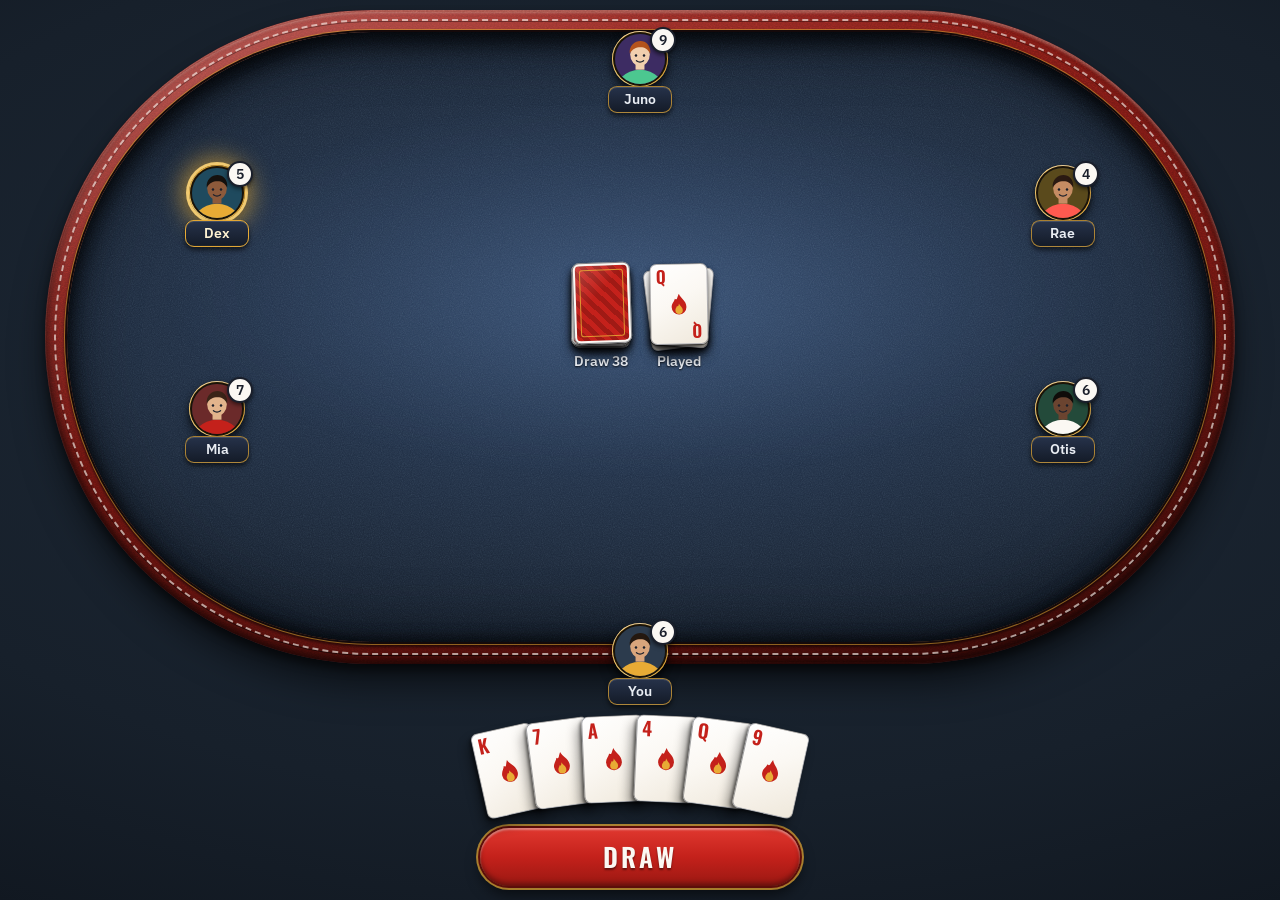
==== docs/preview/poker-table/index.html @ 613cd9ff "Add unlisted phone poker-table preview (noindex), source red-ass-table-design 2c080b5" ====
<!doctype html>
<html lang="en">
<head>
<meta charset="utf-8">
<meta name="viewport" content="width=device-width, initial-scale=1, viewport-fit=cover">
<meta name="robots" content="noindex, nofollow, noarchive">
<title>Red Ass - phone poker-style table (TEST)</title>
<link rel="preconnect" href="https://fonts.googleapis.com">
<link rel="preconnect" href="https://fonts.gstatic.com" crossorigin>
<link href="https://fonts.googleapis.com/css2?family=IBM+Plex+Sans:wght@400;500;600&family=Oswald:wght@500;600&display=swap" rel="stylesheet">
<style>
/* Red Ass brand palette (project/BRAND-KIT.md): table blue #17202B, glow #1E2A38, lamp #22324A,
   felt line #2C3B4D, cream #FBF8F3, ink #1A1F2B, burn red #C4211B, gold #E8AB35. No casino green. */
:root{
  --blue:#17202b; --glow:#1e2a38; --lamp:#22324a; --feltline:#2c3b4d;
  --cream:#fbf8f3; --ink:#1a1f2b; --red:#c4211b; --red-hover:#a01a15; --ember:#ff5a4f;
  --gold:#e8ab35; --text:#e9edf3; --smoke:#a3afc0;
  --font-display:'Oswald','Arial Narrow',Arial,sans-serif;
  --font-body:'IBM Plex Sans',system-ui,-apple-system,'Segoe UI',Roboto,Arial,sans-serif;
  /* Optional art hooks. Leave as none and the table is pure CSS/SVG. */
  --rail-art:none; --felt-art:none;
}
*{box-sizing:border-box;margin:0;padding:0}
html,body{height:100%}
body{
  font-family:var(--font-body); color:var(--text); overflow:hidden;
  background:radial-gradient(120% 90% at 50% 40%, #1e2a38 0%, #17202b 55%, #0c1118 100%);
  display:flex; flex-direction:column; height:100dvh;
  padding:env(safe-area-inset-top) 0 env(safe-area-inset-bottom);
  -webkit-tap-highlight-color:transparent;
}
.stage{position:relative; flex:1 1 auto; min-height:0; margin:0 0 0 0}

/* ---------- TABLE ---------- */
.table{position:absolute; left:3.5%; right:3.5%; top:1.5%; bottom:0;}
.rail,.felt,.stitch,.sheen{position:absolute; border-radius:999px}
.rail{
  inset:0;
  background:
    var(--rail-art),
    radial-gradient(140% 100% at 30% 10%, #9a2620 0%, #7a1a15 38%, #4a0e0b 100%);
  box-shadow:
    0 22px 38px -6px rgba(0,0,0,.65),
    0 6px 10px rgba(0,0,0,.5),
    inset 0 3px 3px rgba(255,200,190,.35),
    inset 0 -6px 10px rgba(0,0,0,.55),
    inset 8px 0 14px -6px rgba(0,0,0,.45),
    inset -8px 0 14px -6px rgba(0,0,0,.45);
  overflow:hidden;
}
.rail svg.grain{position:absolute; inset:0; width:100%; height:100%; opacity:.5; mix-blend-mode:overlay}
.sheen{ /* soft highlight along the top-left of the padded rail */
  inset:2px;
  background:linear-gradient(155deg, rgba(255,255,255,.30) 0%, rgba(255,255,255,.06) 24%, rgba(255,255,255,0) 40%),
             linear-gradient(335deg, rgba(0,0,0,.35) 0%, rgba(0,0,0,0) 35%);
  pointer-events:none;
}
.stitch{
  inset:9px;
  border:2px dashed rgba(251,248,243,.62);
  box-shadow:0 1px 0 rgba(0,0,0,.55), inset 0 1px 0 rgba(0,0,0,.35);
  pointer-events:none;
}
.felt{
  inset:22px;
  background:
    var(--felt-art),
    radial-gradient(75% 60% at 50% 46%, #2e4463 0%, #22324a 40%, #1a2535 78%, #131b27 100%);
  box-shadow:
    0 0 0 2px #14090a,
    0 0 0 3px rgba(232,171,53,.55),
    0 2px 3px 3px rgba(0,0,0,.6),
    inset 0 10px 22px 2px rgba(0,0,0,.75),
    inset 0 -4px 14px rgba(0,0,0,.5),
    inset 0 0 60px 8px rgba(0,0,0,.45);
  overflow:hidden;
}
.felt svg.grain{position:absolute; inset:0; width:100%; height:100%; opacity:.55; mix-blend-mode:soft-light}
.felt::after{ /* soft lamp light + vignette */
  content:""; position:absolute; inset:0; border-radius:inherit; pointer-events:none;
  background:radial-gradient(60% 45% at 50% 42%, rgba(120,160,220,.16), rgba(0,0,0,0) 70%),
             radial-gradient(100% 100% at 50% 50%, rgba(0,0,0,0) 55%, rgba(0,0,0,.5) 100%);
}

/* ---------- PILES ---------- */
.piles{position:absolute; left:50%; top:47%; transform:translate(-50%,-50%); display:flex; gap:20px; align-items:flex-start; z-index:2}
.pile{display:flex; flex-direction:column; align-items:center; gap:6px}
.pile .stack{position:relative; width:58px; height:81px}
.pile .lbl{font:600 14px/1 var(--font-body); color:var(--text); text-shadow:0 1px 2px rgba(0,0,0,.8); letter-spacing:.01em; white-space:nowrap}
.card{
  position:absolute; width:58px; height:81px; border-radius:7px;
  box-shadow:0 1px 1px rgba(0,0,0,.5), 0 4px 6px rgba(0,0,0,.45), 0 10px 14px -4px rgba(0,0,0,.5);
}
.card.back{
  background:
    linear-gradient(135deg, rgba(255,255,255,.18), rgba(255,255,255,0) 40%),
    repeating-linear-gradient(45deg, #c4211b 0 5px, #a01a15 5px 10px);
  border:3px solid var(--cream);
  outline:1px solid rgba(26,31,43,.55); outline-offset:-1px;
}
.card.back::after{content:""; position:absolute; inset:4px; border:1.5px solid rgba(232,171,53,.85); border-radius:3px}
.card.face{
  background:linear-gradient(150deg,#ffffff 0%, var(--cream) 45%, #efe8db 100%);
  border:1px solid rgba(26,31,43,.35); color:#161a22;
}
.card .rk{position:absolute; left:5px; top:3px; font:600 17px/1 var(--font-display); color:var(--red)}
.card .rk.b{left:auto; right:5px; top:auto; bottom:3px; transform:rotate(180deg)}
.card .fl{position:absolute; left:50%; top:50%; width:44%; transform:translate(-50%,-50%)}
.card.ink .rk{color:#161a22}

/* ---------- SEATS ---------- */
.seat{position:absolute; width:88px; transform:translate(-50%,-50%); display:flex; flex-direction:column; align-items:center; z-index:4}
.badge{
  position:relative; width:56px; height:56px; border-radius:50%;
  background:conic-gradient(from 210deg,#f5d27a,#e8ab35 30%,#9b6a10 55%,#e8ab35 75%,#f5d27a);
  padding:3px;
  box-shadow:0 3px 6px rgba(0,0,0,.6), 0 8px 14px -2px rgba(0,0,0,.5), inset 0 1px 1px rgba(255,255,255,.6);
}
.badge .pic{width:100%; height:100%; border-radius:50%; overflow:hidden; box-shadow:inset 0 3px 6px rgba(0,0,0,.6), 0 0 0 2px #1a1308; background:var(--glow)}
.badge .pic svg{display:block; width:100%; height:100%}
.cnt{
  position:absolute; right:-8px; top:-4px; min-width:26px; height:26px; padding:0 5px;
  display:grid; place-items:center; border-radius:13px;
  background:var(--cream); color:var(--ink); border:2px solid var(--ink);
  font:600 14px/1 var(--font-body); box-shadow:0 2px 4px rgba(0,0,0,.55);
}
.plate{
  position:relative; margin-top:-1px; padding:4px 10px 5px; min-width:64px; max-width:88px; text-align:center;
  font:600 14px/1.15 var(--font-body); color:var(--text); white-space:nowrap; overflow:hidden; text-overflow:ellipsis;
  background:linear-gradient(#26324a,#141b28); border-radius:9px;
  border:1px solid rgba(232,171,53,.7);
  box-shadow:0 3px 5px rgba(0,0,0,.6), inset 0 1px 0 rgba(255,255,255,.14);
}
.seat.turn .badge{box-shadow:0 0 0 3px rgba(255,214,120,.9), 0 0 22px 8px rgba(232,171,53,.6), 0 3px 6px rgba(0,0,0,.6); animation:glow 2.4s ease-in-out infinite}
.seat.turn .plate{border-color:var(--gold); color:#fff3d2}
@keyframes glow{50%{box-shadow:0 0 0 3px rgba(255,214,120,.65), 0 0 30px 12px rgba(232,171,53,.35), 0 3px 6px rgba(0,0,0,.6)}}
@media (prefers-reduced-motion:reduce){.seat.turn .badge{animation:none}}

/* seat slots (centres, % of table area) */
.slot-T {left:50%; top:9.5%}
.slot-LU{left:14.5%; top:30%}  .slot-RU{left:85.5%; top:30%}
.slot-LM{left:13%; top:45%}    .slot-RM{left:87%; top:45%}
.slot-LL{left:14.5%; top:63%}  .slot-RL{left:85.5%; top:63%}
.slot-ME{left:50%; top:100%}

/* ---------- DOCK: hand + draw ---------- */
.dock{position:relative; flex:0 0 auto; padding:46px 0 14px; display:flex; flex-direction:column; align-items:center; gap:8px; z-index:5}
.hand{position:relative; width:100%; height:104px; margin-bottom:6px}
.hand button.card{
  all:unset; box-sizing:border-box; position:absolute; bottom:12px; left:50%;
  width:62px; height:87px; border-radius:7px; cursor:pointer;
  background:linear-gradient(150deg,#ffffff 0%, var(--cream) 45%, #efe8db 100%);
  border:1px solid rgba(26,31,43,.4);
  box-shadow:-2px 2px 3px rgba(0,0,0,.45), -4px 8px 12px rgba(0,0,0,.45);
  transform-origin:50% 160%;
  transition:transform .15s;
}
.hand button.card:focus-visible{outline:3px solid var(--gold); outline-offset:2px}
.hand button.card .rk{font-size:19px}
.hand button.card:active{transform:var(--t) translateY(-8px)}
.draw{
  appearance:none; border:0; cursor:pointer; width:min(82%,320px); height:58px; border-radius:30px;
  font:600 26px/1 var(--font-display); letter-spacing:.12em; text-transform:uppercase; color:var(--cream);
  background:linear-gradient(#e0382f 0%, var(--red) 50%, #9a1812 100%);
  box-shadow:0 0 0 2px #5c0d0a, 0 0 0 4px rgba(232,171,53,.7), 0 8px 14px rgba(0,0,0,.6), inset 0 2px 2px rgba(255,255,255,.4), inset 0 -3px 5px rgba(0,0,0,.35);
  text-shadow:0 2px 2px rgba(0,0,0,.45);
}
.draw:active{transform:translateY(2px); background:linear-gradient(#c4211b,var(--red-hover))}
.draw:focus-visible{outline:3px solid var(--text); outline-offset:3px}

.testtag{position:absolute; left:8px; top:4px; font:500 14px/1 var(--font-body); color:var(--smoke); z-index:9; pointer-events:none}
</style>
</head>
<body>
<div class="stage" id="stage">
  <div class="table" id="table">
    <div class="rail">
      <svg class="grain" aria-hidden="true"><filter id="leather"><feTurbulence type="fractalNoise" baseFrequency="0.55 0.8" numOctaves="3" seed="4"/><feColorMatrix type="saturate" values="0"/></filter><rect width="100%" height="100%" filter="url(#leather)"/></svg>
    </div>
    <div class="sheen"></div>
    <div class="stitch"></div>
    <div class="felt">
      <svg class="grain" aria-hidden="true"><filter id="wool"><feTurbulence type="fractalNoise" baseFrequency="0.9" numOctaves="2" seed="9"/><feColorMatrix type="saturate" values="0"/></filter><rect width="100%" height="100%" filter="url(#wool)"/></svg>
    </div>
    <div class="piles" id="piles"></div>
    <div id="seats"></div>
  </div>
</div>
<div class="dock">
  <div class="hand" id="hand"></div>
  <button class="draw" id="draw" type="button">Draw</button>
</div>

<script>
/* ===== Fake sample data only. No real player data. ===== */
var params = new URLSearchParams(location.search);
var PLAYERS = Math.max(2, Math.min(6, parseInt(params.get('players') || '6', 10) || 6)); /* 2 to 6, including you */
var TURN = parseInt(params.get('turn') || '1', 10);          /* which opponent (0-based) has the turn */
var OPPONENTS = [
  {name:'Mia',  n:7, skin:'#e2b48c', hair:'#3a2418', bg:'#6b2a2a', top:'#c4211b'},
  {name:'Dex',  n:5, skin:'#8d5a3b', hair:'#15110e', bg:'#1f4a5e', top:'#e8ab35'},
  {name:'Juno', n:9, skin:'#f1cfae', hair:'#b4531c', bg:'#3d2c63', top:'#4cc790'},
  {name:'Rae',  n:4, skin:'#c58c63', hair:'#2a1a12', bg:'#5a4a1c', top:'#ff5a4f'},
  {name:'Otis', n:6, skin:'#6b4430', hair:'#0f0c0a', bg:'#234a3a', top:'#fbf8f3'}
];
var SLOTS = {1:['T'], 2:['LU','RU'], 3:['LM','T','RM'], 4:['LL','LU','RU','RL'], 5:['LL','LU','T','RU','RL']};
var HAND = ['K','7','A','4','Q','9'];

function avatar(o){
  return '<svg viewBox="0 0 56 56" aria-hidden="true"><rect width="56" height="56" fill="'+o.bg+'"/>'
   +'<circle cx="28" cy="70" r="30" fill="'+o.top+'"/>'
   +'<rect x="23" y="30" width="10" height="10" fill="'+o.skin+'"/>'
   +'<ellipse cx="28" cy="23" rx="11" ry="12.5" fill="'+o.skin+'"/>'
   +'<path d="M16.5 22c-1-9 6-14 12-14s12 5 11 14c-3-5-6-7-11-7s-9 2-12 7z" fill="'+o.hair+'"/>'
   +'<circle cx="23.5" cy="24" r="1.4" fill="#1a1f2b"/><circle cx="32.5" cy="24" r="1.4" fill="#1a1f2b"/>'
   +'<path d="M24 30q4 3 8 0" stroke="#1a1f2b" stroke-width="1.4" fill="none" stroke-linecap="round"/></svg>';
}
var FLAME='<svg class="fl" viewBox="0 0 24 24" aria-hidden="true"><path d="M12 1.5c1.5 4.6 7.2 6.6 7.2 13a7.2 7.2 0 0 1-14.4 0c0-3.6 2.4-5 3.2-8.2 1.4 1.2 2 .6 2.5-1.2.5-1.2.9-2.4 1.5-3.6z" fill="#c4211b"/><path d="M12 11c.9 2.6 3.6 3.6 3.6 6.6a3.6 3.6 0 0 1-7.2 0c0-1.8 1.2-2.6 1.6-4.2.7.7 1.4.3 1.6-.8z" fill="#e8ab35"/></svg>';

function seat(o, slot, turn, you){
  return '<div class="seat slot-'+slot+(turn?' turn':'')+'" data-seat="'+o.name+'">'
   +'<div class="badge"><div class="pic">'+avatar(o)+'</div><span class="cnt" aria-label="'+o.n+' cards">'+o.n+'</span></div>'
   +'<div class="plate">'+o.name+'</div></div>';
}
(function build(){
  var others = PLAYERS-1, slots = SLOTS[others], html='';
  for (var i=0;i<others;i++){ html += seat(OPPONENTS[i], slots[i], i===(TURN % others)); }
  html += seat({name:'You', n:HAND.length, skin:'#d9a57c', hair:'#241810', bg:'#2c3b4d', top:'#e8ab35'}, 'ME', false, true);
  document.getElementById('seats').innerHTML = html;

  document.getElementById('piles').innerHTML =
    '<div class="pile"><div class="stack" role="img" aria-label="Draw pile, 38 cards">'
     +'<div class="card back" style="left:0;top:0"></div><div class="card back" style="left:-1px;top:-2px"></div><div class="card back" style="left:1px;top:-4px;transform:rotate(-2deg)"></div></div><div class="lbl">Draw 38</div></div>'
    +'<div class="pile"><div class="stack" role="img" aria-label="Played pile, top card queen">'
     +'<div class="card face" style="left:-3px;top:1px;transform:rotate(-7deg)"><span class="rk">9</span></div>'
     +'<div class="card face" style="left:3px;top:-1px;transform:rotate(5deg)"><span class="rk">4</span></div>'
     +'<div class="card face" style="left:0;top:-3px;transform:rotate(-1deg)"><span class="rk">Q</span><span class="rk b">Q</span>'+FLAME+'</div></div><div class="lbl">Played</div></div>';

  var h = document.getElementById('hand'), n = HAND.length, out='', mid=(n-1)/2;
  var step = Math.min(44, (window.innerWidth - 96) / (n-1)); /* keep the whole fan on screen */
  for (var j=0;j<n;j++){
    var d=j-mid, rot=d*5, lift=Math.abs(d)*Math.abs(d)*1.6;
    var t='translateX(calc(-50% + '+(d*step)+'px)) translateY('+lift+'px) rotate('+rot+'deg)';
    out += '<button type="button" class="card" aria-label="Card '+HAND[j]+'" style="--t:'+t+';transform:'+t+';z-index:'+(j+1)+'">'
         + '<span class="rk">'+HAND[j]+'</span>'+FLAME+'</button>';
  }
  h.innerHTML = out;
})();
</script>
</body>
</html>
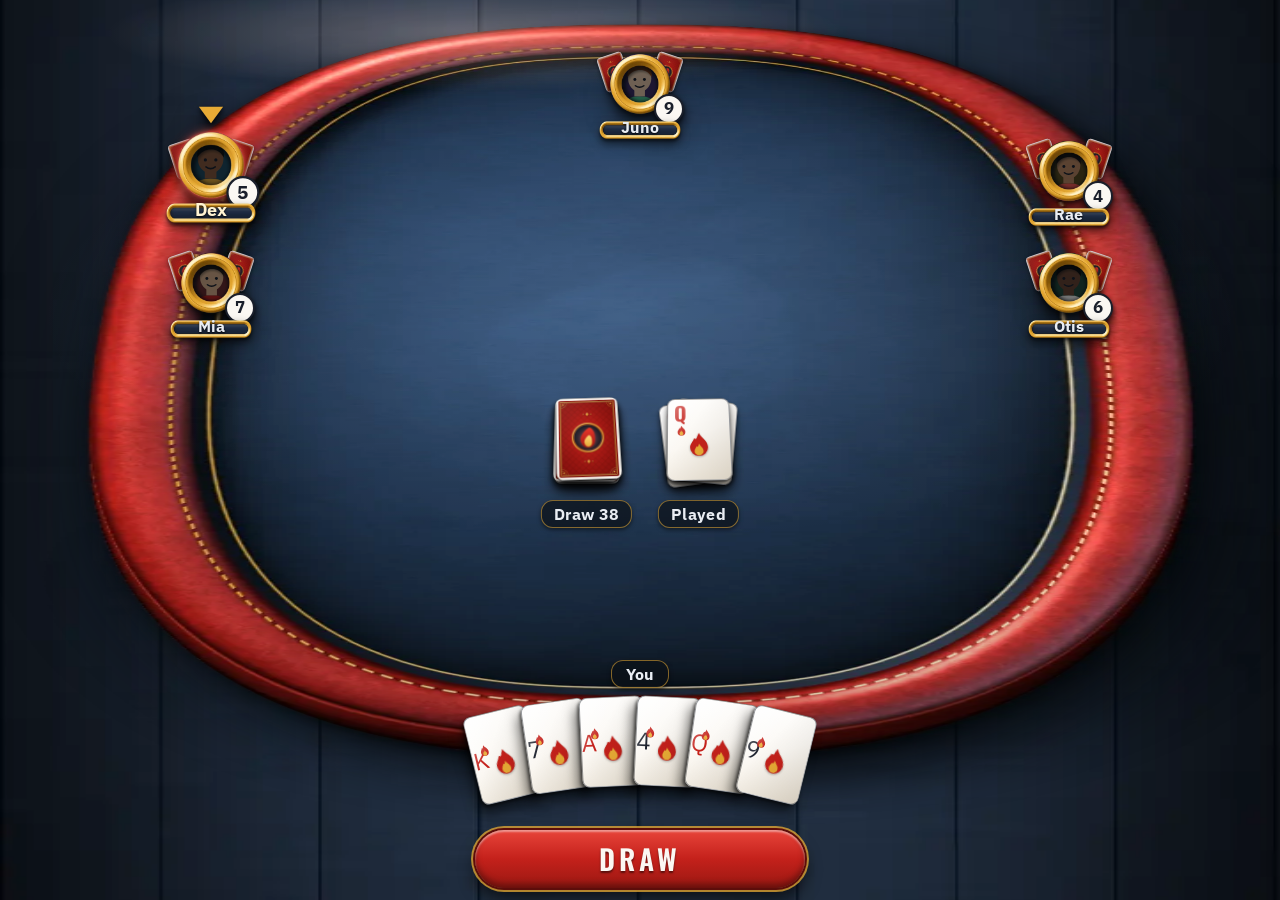
==== commit 39bfc3e5: "Preview: 3D phone poker table (unlisted, noindex)" ====
--- a/docs/preview/poker-table/index.html
+++ b/docs/preview/poker-table/index.html
@@ -1,201 +1,197 @@
 <!doctype html>
 <html lang="en">
 <head>
+<meta name="robots" content="noindex,nofollow">
 <meta charset="utf-8">
 <meta name="viewport" content="width=device-width, initial-scale=1, viewport-fit=cover">
-<meta name="robots" content="noindex, nofollow, noarchive">
-<title>Red Ass - phone poker-style table (TEST)</title>
+<title>Red Ass - phone poker-style table, 3D (TEST)</title>
+<link rel="icon" href="data:,">
 <link rel="preconnect" href="https://fonts.googleapis.com">
 <link rel="preconnect" href="https://fonts.gstatic.com" crossorigin>
-<link href="https://fonts.googleapis.com/css2?family=IBM+Plex+Sans:wght@400;500;600&family=Oswald:wght@500;600&display=swap" rel="stylesheet">
+<link href="https://fonts.googleapis.com/css2?family=IBM+Plex+Sans:wght@400;500;600;700&family=Oswald:wght@500;600&display=swap" rel="stylesheet">
 <style>
 /* Red Ass brand palette (project/BRAND-KIT.md): table blue #17202B, glow #1E2A38, lamp #22324A,
-   felt line #2C3B4D, cream #FBF8F3, ink #1A1F2B, burn red #C4211B, gold #E8AB35. No casino green. */
+   cream #FBF8F3, ink #1A1F2B, burn red #C4211B, gold #E8AB35, ember #FF5A4F, text #E9EDF3, muted #A3AFC0.
+   Art (Social, branch social/table-3d-art): every .webp is loaded by RELATIVE path, so keep the files
+   beside this page. If one is missing the page still works with plain CSS fallbacks. */
 :root{
-  --blue:#17202b; --glow:#1e2a38; --lamp:#22324a; --feltline:#2c3b4d;
+  --blue:#17202b; --glow:#1e2a38; --lamp:#22324a;
   --cream:#fbf8f3; --ink:#1a1f2b; --red:#c4211b; --red-hover:#a01a15; --ember:#ff5a4f;
   --gold:#e8ab35; --text:#e9edf3; --smoke:#a3afc0;
   --font-display:'Oswald','Arial Narrow',Arial,sans-serif;
   --font-body:'IBM Plex Sans',system-ui,-apple-system,'Segoe UI',Roboto,Arial,sans-serif;
-  /* Optional art hooks. Leave as none and the table is pure CSS/SVG. */
-  --rail-art:none; --felt-art:none;
+  --draw-zone:104px;            /* space under the felt for the DRAW button */
+  --cw:64px; --ch:90px;         /* hand card size (5:7) */
 }
 *{box-sizing:border-box;margin:0;padding:0}
-html,body{height:100%}
+html,body{height:100%; overflow:hidden; max-width:100%}
 body{
-  font-family:var(--font-body); color:var(--text); overflow:hidden;
-  background:radial-gradient(120% 90% at 50% 40%, #1e2a38 0%, #17202b 55%, #0c1118 100%);
-  display:flex; flex-direction:column; height:100dvh;
+  font-family:var(--font-body); color:var(--text); overflow:hidden; height:100dvh;
+  background:#0c1118 url(soc-room-backdrop.webp) center/cover no-repeat;
+  display:flex; flex-direction:column;
   padding:env(safe-area-inset-top) 0 env(safe-area-inset-bottom);
-  -webkit-tap-highlight-color:transparent;
-}
-.stage{position:relative; flex:1 1 auto; min-height:0; margin:0 0 0 0}
-
-/* ---------- TABLE ---------- */
-.table{position:absolute; left:3.5%; right:3.5%; top:1.5%; bottom:0;}
-.rail,.felt,.stitch,.sheen{position:absolute; border-radius:999px}
-.rail{
-  inset:0;
+  -webkit-tap-highlight-color:transparent; user-select:none; -webkit-user-select:none;
+}
+.stage{position:relative; flex:1 1 auto; min-height:0; overflow-x:clip; overflow-y:visible}
+
+/* ---------- TABLE (Social's art, stretched to the stage) ---------- */
+.tbl{
+  position:absolute; left:-4%; right:-4%; top:-6%; bottom:-8%;
+  background:url(soc-table-top.webp) center/100% 100% no-repeat;
+}
+/* rail lighting: a warm lamp glint on the upper rail and a cool wash on the felt */
+.tbl::before{
+  content:""; position:absolute; inset:0; pointer-events:none; mix-blend-mode:screen;
   background:
-    var(--rail-art),
-    radial-gradient(140% 100% at 30% 10%, #9a2620 0%, #7a1a15 38%, #4a0e0b 100%);
-  box-shadow:
-    0 22px 38px -6px rgba(0,0,0,.65),
-    0 6px 10px rgba(0,0,0,.5),
-    inset 0 3px 3px rgba(255,200,190,.35),
-    inset 0 -6px 10px rgba(0,0,0,.55),
-    inset 8px 0 14px -6px rgba(0,0,0,.45),
-    inset -8px 0 14px -6px rgba(0,0,0,.45);
-  overflow:hidden;
-}
-.rail svg.grain{position:absolute; inset:0; width:100%; height:100%; opacity:.5; mix-blend-mode:overlay}
-.sheen{ /* soft highlight along the top-left of the padded rail */
-  inset:2px;
-  background:linear-gradient(155deg, rgba(255,255,255,.30) 0%, rgba(255,255,255,.06) 24%, rgba(255,255,255,0) 40%),
-             linear-gradient(335deg, rgba(0,0,0,.35) 0%, rgba(0,0,0,0) 35%);
-  pointer-events:none;
-}
-.stitch{
-  inset:9px;
-  border:2px dashed rgba(251,248,243,.62);
-  box-shadow:0 1px 0 rgba(0,0,0,.55), inset 0 1px 0 rgba(0,0,0,.35);
-  pointer-events:none;
-}
-.felt{
-  inset:22px;
-  background:
-    var(--felt-art),
-    radial-gradient(75% 60% at 50% 46%, #2e4463 0%, #22324a 40%, #1a2535 78%, #131b27 100%);
-  box-shadow:
-    0 0 0 2px #14090a,
-    0 0 0 3px rgba(232,171,53,.55),
-    0 2px 3px 3px rgba(0,0,0,.6),
-    inset 0 10px 22px 2px rgba(0,0,0,.75),
-    inset 0 -4px 14px rgba(0,0,0,.5),
-    inset 0 0 60px 8px rgba(0,0,0,.45);
-  overflow:hidden;
-}
-.felt svg.grain{position:absolute; inset:0; width:100%; height:100%; opacity:.55; mix-blend-mode:soft-light}
-.felt::after{ /* soft lamp light + vignette */
-  content:""; position:absolute; inset:0; border-radius:inherit; pointer-events:none;
-  background:radial-gradient(60% 45% at 50% 42%, rgba(120,160,220,.16), rgba(0,0,0,0) 70%),
-             radial-gradient(100% 100% at 50% 50%, rgba(0,0,0,0) 55%, rgba(0,0,0,.5) 100%);
-}
-
-/* ---------- PILES ---------- */
-.piles{position:absolute; left:50%; top:47%; transform:translate(-50%,-50%); display:flex; gap:20px; align-items:flex-start; z-index:2}
-.pile{display:flex; flex-direction:column; align-items:center; gap:6px}
-.pile .stack{position:relative; width:58px; height:81px}
-.pile .lbl{font:600 14px/1 var(--font-body); color:var(--text); text-shadow:0 1px 2px rgba(0,0,0,.8); letter-spacing:.01em; white-space:nowrap}
+    radial-gradient(38% 9% at 38% 9%, rgba(255,214,190,.30), rgba(255,214,190,0) 70%),
+    radial-gradient(60% 34% at 50% 40%, rgba(130,170,230,.20), rgba(130,170,230,0) 72%);
+}
+.tbl::after{ /* soft darkening toward the near rail so the lower felt reads as nearer and shaded */
+  content:""; position:absolute; inset:0; pointer-events:none;
+  background:linear-gradient(180deg, rgba(0,0,0,0) 62%, rgba(0,0,0,.28) 100%);
+  -webkit-mask:url(soc-table-top.webp) center/100% 100% no-repeat; mask:url(soc-table-top.webp) center/100% 100% no-repeat;
+}
+
+/* ---------- PILES on a tilted plane ---------- */
+.piles{position:absolute; left:50%; top:58%; transform:translate(-50%,-50%); z-index:3; display:flex; gap:26px; align-items:flex-start}
+.pile{display:flex; flex-direction:column; align-items:center; gap:14px}
+.plane{perspective:520px}
+.stack{position:relative; width:64px; height:90px; transform:rotateX(24deg); transform-style:preserve-3d}
+.stack::before{ /* contact shadow on the felt */
+  content:""; position:absolute; left:-6px; right:-10px; top:10px; bottom:-12px; border-radius:50%/40%;
+  background:radial-gradient(closest-side, rgba(0,0,0,.6), rgba(0,0,0,0)); filter:blur(3px); transform:translateZ(-1px);
+}
 .card{
-  position:absolute; width:58px; height:81px; border-radius:7px;
-  box-shadow:0 1px 1px rgba(0,0,0,.5), 0 4px 6px rgba(0,0,0,.45), 0 10px 14px -4px rgba(0,0,0,.5);
-}
-.card.back{
-  background:
-    linear-gradient(135deg, rgba(255,255,255,.18), rgba(255,255,255,0) 40%),
-    repeating-linear-gradient(45deg, #c4211b 0 5px, #a01a15 5px 10px);
-  border:3px solid var(--cream);
-  outline:1px solid rgba(26,31,43,.55); outline-offset:-1px;
-}
-.card.back::after{content:""; position:absolute; inset:4px; border:1.5px solid rgba(232,171,53,.85); border-radius:3px}
-.card.face{
-  background:linear-gradient(150deg,#ffffff 0%, var(--cream) 45%, #efe8db 100%);
-  border:1px solid rgba(26,31,43,.35); color:#161a22;
-}
-.card .rk{position:absolute; left:5px; top:3px; font:600 17px/1 var(--font-display); color:var(--red)}
-.card .rk.b{left:auto; right:5px; top:auto; bottom:3px; transform:rotate(180deg)}
-.card .fl{position:absolute; left:50%; top:50%; width:44%; transform:translate(-50%,-50%)}
-.card.ink .rk{color:#161a22}
+  position:absolute; width:64px; height:90px; border-radius:8px;
+  box-shadow:0 1px 1px rgba(0,0,0,.55), 0 3px 5px rgba(0,0,0,.45), 0 9px 14px -3px rgba(0,0,0,.55);
+}
+.card.back{background:url(soc-card-back.webp) center/100% 100% no-repeat; box-shadow:0 1px 1px rgba(0,0,0,.6), 0 4px 6px rgba(0,0,0,.45), 0 10px 14px -3px rgba(0,0,0,.55)}
+.face{
+  background:linear-gradient(150deg,#ffffff 0%, var(--cream) 48%, #ece3d3 100%);
+  border:1px solid rgba(26,31,43,.45); color:var(--ink);
+}
+.face::after{content:""; position:absolute; inset:0; border-radius:inherit; pointer-events:none;
+  background:linear-gradient(120deg, rgba(255,255,255,.55) 0%, rgba(255,255,255,0) 35%, rgba(0,0,0,.08) 100%)}
+.face .rk{position:absolute; left:6px; top:4px; font:600 22px/1 var(--font-display); color:var(--red); text-shadow:none}
+.face.ink .rk{color:var(--ink)}
+.card .mf{position:absolute; left:7px; top:29px; width:13px; height:13px; opacity:.95}
+.card .fl{position:absolute; left:50%; top:58%; width:48%; height:auto; transform:translate(-50%,-50%); filter:drop-shadow(0 1px 1px rgba(0,0,0,.3))}
+.lbl{
+  font:700 16px/1 var(--font-body); color:var(--text); letter-spacing:.02em; white-space:nowrap;
+  padding:5px 12px; border-radius:12px; background:rgba(12,17,24,.72);
+  border:1px solid rgba(232,171,53,.55); box-shadow:0 2px 4px rgba(0,0,0,.5);
+}
 
 /* ---------- SEATS ---------- */
-.seat{position:absolute; width:88px; transform:translate(-50%,-50%); display:flex; flex-direction:column; align-items:center; z-index:4}
-.badge{
-  position:relative; width:56px; height:56px; border-radius:50%;
-  background:conic-gradient(from 210deg,#f5d27a,#e8ab35 30%,#9b6a10 55%,#e8ab35 75%,#f5d27a);
-  padding:3px;
-  box-shadow:0 3px 6px rgba(0,0,0,.6), 0 8px 14px -2px rgba(0,0,0,.5), inset 0 1px 1px rgba(255,255,255,.6);
-}
-.badge .pic{width:100%; height:100%; border-radius:50%; overflow:hidden; box-shadow:inset 0 3px 6px rgba(0,0,0,.6), 0 0 0 2px #1a1308; background:var(--glow)}
+.seat{position:absolute; width:96px; transform:translate(-50%,-50%); display:flex; flex-direction:column; align-items:center; z-index:4}
+.fan{position:absolute; top:6px; left:50%; width:0; height:0}
+.fan i{position:absolute; width:26px; height:36px; background:url(soc-card-back.webp) center/100% 100% no-repeat; border-radius:4px;
+  box-shadow:0 2px 4px rgba(0,0,0,.6); left:-13px; top:0}
+.fan i:nth-child(1){transform:translate(-26px,2px) rotate(-18deg)}
+.fan i:nth-child(2){transform:translate(26px,2px) rotate(18deg)}
+.badge{position:relative; width:76px; height:76px; transition:transform .25s ease, filter .25s;
+  filter:drop-shadow(0 6px 5px rgba(0,0,0,.55)) drop-shadow(0 12px 12px rgba(0,0,0,.35))}
+.badge .pic{position:absolute; inset:11%; border-radius:50%; overflow:hidden; background:var(--glow); box-shadow:inset 0 4px 8px rgba(0,0,0,.65)}
 .badge .pic svg{display:block; width:100%; height:100%}
+.badge .frame{position:absolute; inset:0; width:100%; height:100%; background:url(soc-seat-frame.webp) center/100% 100% no-repeat}
 .cnt{
-  position:absolute; right:-8px; top:-4px; min-width:26px; height:26px; padding:0 5px;
-  display:grid; place-items:center; border-radius:13px;
+  position:absolute; right:-6px; bottom:-2px; min-width:30px; height:30px; padding:0 6px; z-index:2;
+  display:grid; place-items:center; border-radius:15px;
   background:var(--cream); color:var(--ink); border:2px solid var(--ink);
-  font:600 14px/1 var(--font-body); box-shadow:0 2px 4px rgba(0,0,0,.55);
+  font:700 17px/1 var(--font-body); box-shadow:0 2px 4px rgba(0,0,0,.6);
 }
 .plate{
-  position:relative; margin-top:-1px; padding:4px 10px 5px; min-width:64px; max-width:88px; text-align:center;
-  font:600 14px/1.15 var(--font-body); color:var(--text); white-space:nowrap; overflow:hidden; text-overflow:ellipsis;
-  background:linear-gradient(#26324a,#141b28); border-radius:9px;
-  border:1px solid rgba(232,171,53,.7);
-  box-shadow:0 3px 5px rgba(0,0,0,.6), inset 0 1px 0 rgba(255,255,255,.14);
-}
-.seat.turn .badge{box-shadow:0 0 0 3px rgba(255,214,120,.9), 0 0 22px 8px rgba(232,171,53,.6), 0 3px 6px rgba(0,0,0,.6); animation:glow 2.4s ease-in-out infinite}
-.seat.turn .plate{border-color:var(--gold); color:#fff3d2}
-@keyframes glow{50%{box-shadow:0 0 0 3px rgba(255,214,120,.65), 0 0 30px 12px rgba(232,171,53,.35), 0 3px 6px rgba(0,0,0,.6)}}
-@media (prefers-reduced-motion:reduce){.seat.turn .badge{animation:none}}
-
-/* seat slots (centres, % of table area) */
-.slot-T {left:50%; top:9.5%}
-.slot-LU{left:14.5%; top:30%}  .slot-RU{left:85.5%; top:30%}
-.slot-LM{left:13%; top:45%}    .slot-RM{left:87%; top:45%}
-.slot-LL{left:14.5%; top:63%}  .slot-RL{left:85.5%; top:63%}
-.slot-ME{left:50%; top:100%}
-
-/* ---------- DOCK: hand + draw ---------- */
-.dock{position:relative; flex:0 0 auto; padding:46px 0 14px; display:flex; flex-direction:column; align-items:center; gap:8px; z-index:5}
-.hand{position:relative; width:100%; height:104px; margin-bottom:6px}
+  position:relative; margin-top:-8px; width:96px; height:32px; padding-bottom:6px; display:grid; place-items:center; z-index:1;
+  background:url(soc-seat-nameplate.webp) center/100% 100% no-repeat;
+  font:700 16px/1 var(--font-body); color:var(--text); white-space:nowrap;
+  text-shadow:0 1px 2px rgba(0,0,0,.9);
+  filter:drop-shadow(0 4px 4px rgba(0,0,0,.55));
+  transition:transform .25s ease;
+}
+/* whose turn: ember-glow frame, lifted + larger plate, and a pointer shape (not colour alone) */
+.mark{display:none; position:absolute; top:-15px; left:50%; width:0; height:0; margin-left:-11px; z-index:3;
+  border-left:11px solid transparent; border-right:11px solid transparent; border-top:15px solid var(--gold);
+  filter:drop-shadow(0 0 0 var(--ink)) drop-shadow(0 2px 2px rgba(0,0,0,.7)); animation:bob 1.6s ease-in-out infinite}
+.seat.turn .mark{display:block}
+.seat.turn .badge{transform:translateY(-6px) scale(1.1)}
+.seat.turn .badge .frame{background-image:url(soc-seat-frame-active.webp)}
+.seat.turn .plate{transform:translateY(-4px) scale(1.1); color:#fff3d2}
+@keyframes bob{50%{transform:translateY(4px)}}
+@media (prefers-reduced-motion:reduce){.mark{animation:none}}
+.vh{position:absolute; width:1px; height:1px; overflow:hidden; clip:rect(0 0 0 0); white-space:nowrap}
+
+/* piles sit lower with many seats, nearer the middle with few */
+.n4 .piles{top:52%}
+.n3 .piles{top:50%}
+.n2 .piles{top:50%}
+@media (max-height:800px){
+  .seat{transform:translate(-50%,-50%) scale(.86)}
+  .slot-LU,.slot-RU{top:21%}
+  .slot-LL,.slot-RL{top:37%}
+  .piles{top:60%}
+  .n4 .piles{top:54%}.n3 .piles{top:52%}.n2 .piles{top:50%}
+}
+/* seat slots (centres, % of stage) */
+.slot-T {left:50%; top:12%}
+.slot-LU{left:16.5%; top:23%}  .slot-RU{left:83.5%; top:23%}
+.slot-LL{left:16.5%; top:37%}  .slot-RL{left:83.5%; top:37%}
+
+/* ---------- HAND (over the lower felt) ---------- */
+.hand{position:absolute; left:0; right:0; bottom:10px; height:calc(var(--ch) + 40px); z-index:5; perspective:700px; pointer-events:none}
+.hand .you{
+  position:absolute; left:50%; bottom:calc(var(--ch) + 8px); transform:translateX(-50%);
+  font:700 16px/1 var(--font-body); color:var(--text); padding:5px 14px; border-radius:12px;
+  background:rgba(12,17,24,.72); border:1px solid rgba(232,171,53,.55); box-shadow:0 2px 4px rgba(0,0,0,.5); white-space:nowrap;
+}
 .hand button.card{
-  all:unset; box-sizing:border-box; position:absolute; bottom:12px; left:50%;
-  width:62px; height:87px; border-radius:7px; cursor:pointer;
-  background:linear-gradient(150deg,#ffffff 0%, var(--cream) 45%, #efe8db 100%);
-  border:1px solid rgba(26,31,43,.4);
-  box-shadow:-2px 2px 3px rgba(0,0,0,.45), -4px 8px 12px rgba(0,0,0,.45);
-  transform-origin:50% 160%;
-  transition:transform .15s;
+  all:unset; box-sizing:border-box; position:absolute; bottom:0; left:50%; pointer-events:auto;
+  width:var(--cw); height:var(--ch); border-radius:8px; cursor:pointer;
+  transform-origin:50% 150%;
+  transform:translateX(calc(-50% + var(--x))) translateY(var(--y)) rotate(var(--r));
+  transition:transform .2s cubic-bezier(.2,.8,.3,1), box-shadow .2s;
+  box-shadow:-2px 2px 3px rgba(0,0,0,.5), -5px 9px 12px rgba(0,0,0,.5);
+  background:linear-gradient(150deg,#ffffff 0%, var(--cream) 48%, #ece3d3 100%);
+  border:1px solid rgba(26,31,43,.45);
+  color:var(--ink);
+}
+.hand button.card::after{content:""; position:absolute; inset:0; border-radius:inherit; pointer-events:none;
+  background:linear-gradient(120deg, rgba(255,255,255,.55) 0%, rgba(255,255,255,0) 35%, rgba(0,0,0,.1) 100%)}
+.hand button.card .rk{font-size:24px}
+.hand button.card.up{
+  z-index:50 !important;
+  transform:translateX(calc(-50% + var(--x))) translateY(calc(var(--y) - 34px)) rotate(0deg) rotateX(-12deg) rotateY(-9deg) scale(1.16);
+  box-shadow:-6px 14px 10px rgba(0,0,0,.4), -12px 30px 24px rgba(0,0,0,.45), 0 0 0 2px rgba(232,171,53,.9);
 }
 .hand button.card:focus-visible{outline:3px solid var(--gold); outline-offset:2px}
-.hand button.card .rk{font-size:19px}
-.hand button.card:active{transform:var(--t) translateY(-8px)}
+
+/* ---------- DRAW ---------- */
+.drawzone{flex:0 0 auto; height:var(--draw-zone); padding:34px 0 14px; display:flex; justify-content:center; position:relative; z-index:6}
 .draw{
-  appearance:none; border:0; cursor:pointer; width:min(82%,320px); height:58px; border-radius:30px;
-  font:600 26px/1 var(--font-display); letter-spacing:.12em; text-transform:uppercase; color:var(--cream);
-  background:linear-gradient(#e0382f 0%, var(--red) 50%, #9a1812 100%);
-  box-shadow:0 0 0 2px #5c0d0a, 0 0 0 4px rgba(232,171,53,.7), 0 8px 14px rgba(0,0,0,.6), inset 0 2px 2px rgba(255,255,255,.4), inset 0 -3px 5px rgba(0,0,0,.35);
-  text-shadow:0 2px 2px rgba(0,0,0,.45);
-}
-.draw:active{transform:translateY(2px); background:linear-gradient(#c4211b,var(--red-hover))}
-.draw:focus-visible{outline:3px solid var(--text); outline-offset:3px}
-
-.testtag{position:absolute; left:8px; top:4px; font:500 14px/1 var(--font-body); color:var(--smoke); z-index:9; pointer-events:none}
+  appearance:none; border:0; cursor:pointer; width:min(84%,330px); height:58px; border-radius:30px;
+  font:600 28px/1 var(--font-display); letter-spacing:.14em; text-transform:uppercase; color:var(--cream);
+  background:linear-gradient(#e8443a 0%, var(--red) 50%, #9a1812 100%);
+  box-shadow:0 0 0 2px #5c0d0a, 0 0 0 4px rgba(232,171,53,.75), 0 10px 16px rgba(0,0,0,.65), inset 0 2px 2px rgba(255,255,255,.45), inset 0 -4px 6px rgba(0,0,0,.35);
+  text-shadow:0 2px 2px rgba(0,0,0,.5);
+}
+.draw:active{transform:translateY(3px); background:linear-gradient(#c4211b,var(--red-hover)); box-shadow:0 0 0 2px #5c0d0a, 0 0 0 4px rgba(232,171,53,.75), 0 4px 8px rgba(0,0,0,.6), inset 0 3px 6px rgba(0,0,0,.4)}
+.draw:focus-visible{outline:3px solid var(--text); outline-offset:4px}
 </style>
 </head>
 <body>
 <div class="stage" id="stage">
-  <div class="table" id="table">
-    <div class="rail">
-      <svg class="grain" aria-hidden="true"><filter id="leather"><feTurbulence type="fractalNoise" baseFrequency="0.55 0.8" numOctaves="3" seed="4"/><feColorMatrix type="saturate" values="0"/></filter><rect width="100%" height="100%" filter="url(#leather)"/></svg>
-    </div>
-    <div class="sheen"></div>
-    <div class="stitch"></div>
-    <div class="felt">
-      <svg class="grain" aria-hidden="true"><filter id="wool"><feTurbulence type="fractalNoise" baseFrequency="0.9" numOctaves="2" seed="9"/><feColorMatrix type="saturate" values="0"/></filter><rect width="100%" height="100%" filter="url(#wool)"/></svg>
-    </div>
-    <div class="piles" id="piles"></div>
-    <div id="seats"></div>
-  </div>
+  <div class="tbl" id="tbl"></div>
+  <div class="piles" id="piles"></div>
+  <div id="seats"></div>
+  <div class="hand" id="hand"></div>
 </div>
-<div class="dock">
-  <div class="hand" id="hand"></div>
-  <button class="draw" id="draw" type="button">Draw</button>
-</div>
+<div class="drawzone"><button class="draw" id="draw" type="button">Draw</button></div>
 
 <script>
-/* ===== Fake sample data only. No real player data. ===== */
+/* ===== Fake sample data only. No real player data. =====
+   ?players=2..6 (including you)  ?turn=0..4 (which opponent has the turn) */
 var params = new URLSearchParams(location.search);
-var PLAYERS = Math.max(2, Math.min(6, parseInt(params.get('players') || '6', 10) || 6)); /* 2 to 6, including you */
-var TURN = parseInt(params.get('turn') || '1', 10);          /* which opponent (0-based) has the turn */
+var PLAYERS = Math.max(2, Math.min(6, parseInt(params.get('players') || '6', 10) || 6));
+var TURN = parseInt(params.get('turn') || '1', 10) || 0;
 var OPPONENTS = [
   {name:'Mia',  n:7, skin:'#e2b48c', hair:'#3a2418', bg:'#6b2a2a', top:'#c4211b'},
   {name:'Dex',  n:5, skin:'#8d5a3b', hair:'#15110e', bg:'#1f4a5e', top:'#e8ab35'},
@@ -203,7 +199,7 @@
   {name:'Rae',  n:4, skin:'#c58c63', hair:'#2a1a12', bg:'#5a4a1c', top:'#ff5a4f'},
   {name:'Otis', n:6, skin:'#6b4430', hair:'#0f0c0a', bg:'#234a3a', top:'#fbf8f3'}
 ];
-var SLOTS = {1:['T'], 2:['LU','RU'], 3:['LM','T','RM'], 4:['LL','LU','RU','RL'], 5:['LL','LU','T','RU','RL']};
+var SLOTS = {1:['T'], 2:['LU','RU'], 3:['LU','T','RU'], 4:['LL','LU','RU','RL'], 5:['LL','LU','T','RU','RL']};
 var HAND = ['K','7','A','4','Q','9'];
 
 function avatar(o){
@@ -215,36 +211,44 @@
    +'<circle cx="23.5" cy="24" r="1.4" fill="#1a1f2b"/><circle cx="32.5" cy="24" r="1.4" fill="#1a1f2b"/>'
    +'<path d="M24 30q4 3 8 0" stroke="#1a1f2b" stroke-width="1.4" fill="none" stroke-linecap="round"/></svg>';
 }
-var FLAME='<svg class="fl" viewBox="0 0 24 24" aria-hidden="true"><path d="M12 1.5c1.5 4.6 7.2 6.6 7.2 13a7.2 7.2 0 0 1-14.4 0c0-3.6 2.4-5 3.2-8.2 1.4 1.2 2 .6 2.5-1.2.5-1.2.9-2.4 1.5-3.6z" fill="#c4211b"/><path d="M12 11c.9 2.6 3.6 3.6 3.6 6.6a3.6 3.6 0 0 1-7.2 0c0-1.8 1.2-2.6 1.6-4.2.7.7 1.4.3 1.6-.8z" fill="#e8ab35"/></svg>';
-
-function seat(o, slot, turn, you){
-  return '<div class="seat slot-'+slot+(turn?' turn':'')+'" data-seat="'+o.name+'">'
-   +'<div class="badge"><div class="pic">'+avatar(o)+'</div><span class="cnt" aria-label="'+o.n+' cards">'+o.n+'</span></div>'
-   +'<div class="plate">'+o.name+'</div></div>';
+function flame(cls){return '<svg class="'+cls+'" viewBox="0 0 24 24" aria-hidden="true"><path d="M12 1.5c1.5 4.6 7.2 6.6 7.2 13a7.2 7.2 0 0 1-14.4 0c0-3.6 2.4-5 3.2-8.2 1.4 1.2 2 .6 2.5-1.2.5-1.2.9-2.4 1.5-3.6z" fill="#c4211b"/><path d="M12 11c.9 2.6 3.6 3.6 3.6 6.6a3.6 3.6 0 0 1-7.2 0c0-1.8 1.2-2.6 1.6-4.2.7.7 1.4.3 1.6-.8z" fill="#e8ab35"/></svg>';}
+
+function seat(o, slot, turn){
+  return '<div class="seat slot-'+slot+(turn?' turn':'')+'" data-seat="'+o.name+'"'+(turn?' aria-current="true"':'')+'>'
+   +'<div class="fan" aria-hidden="true"><i></i><i></i></div>'
+   +'<div class="badge"><span class="mark" aria-hidden="true"></span><div class="pic">'+avatar(o)+'</div><div class="frame"></div>'
+   +'<span class="cnt" aria-label="'+o.n+' cards">'+o.n+'</span></div>'
+   +'<div class="plate">'+o.name+(turn?'<span class="vh"> is taking a turn</span>':'')+'</div></div>';
 }
 (function build(){
   var others = PLAYERS-1, slots = SLOTS[others], html='';
+  document.getElementById('stage').className = 'stage n'+PLAYERS;
   for (var i=0;i<others;i++){ html += seat(OPPONENTS[i], slots[i], i===(TURN % others)); }
-  html += seat({name:'You', n:HAND.length, skin:'#d9a57c', hair:'#241810', bg:'#2c3b4d', top:'#e8ab35'}, 'ME', false, true);
   document.getElementById('seats').innerHTML = html;
 
   document.getElementById('piles').innerHTML =
-    '<div class="pile"><div class="stack" role="img" aria-label="Draw pile, 38 cards">'
-     +'<div class="card back" style="left:0;top:0"></div><div class="card back" style="left:-1px;top:-2px"></div><div class="card back" style="left:1px;top:-4px;transform:rotate(-2deg)"></div></div><div class="lbl">Draw 38</div></div>'
-    +'<div class="pile"><div class="stack" role="img" aria-label="Played pile, top card queen">'
-     +'<div class="card face" style="left:-3px;top:1px;transform:rotate(-7deg)"><span class="rk">9</span></div>'
-     +'<div class="card face" style="left:3px;top:-1px;transform:rotate(5deg)"><span class="rk">4</span></div>'
-     +'<div class="card face" style="left:0;top:-3px;transform:rotate(-1deg)"><span class="rk">Q</span><span class="rk b">Q</span>'+FLAME+'</div></div><div class="lbl">Played</div></div>';
-
-  var h = document.getElementById('hand'), n = HAND.length, out='', mid=(n-1)/2;
-  var step = Math.min(44, (window.innerWidth - 96) / (n-1)); /* keep the whole fan on screen */
+    '<div class="pile"><div class="plane"><div class="stack" role="img" aria-label="Draw pile, 38 cards">'
+     +'<div class="card back" style="left:0;top:0"></div><div class="card back" style="left:-1px;top:-2px"></div><div class="card back" style="left:1px;top:-4px;transform:rotate(-2deg)"></div></div></div><div class="lbl">Draw 38</div></div>'
+    +'<div class="pile"><div class="plane"><div class="stack" role="img" aria-label="Played pile, top card queen">'
+     +'<div class="card face" style="left:-4px;top:1px;transform:rotate(-8deg)"><span class="rk">9</span></div>'
+     +'<div class="card face ink" style="left:4px;top:-1px;transform:rotate(6deg)"><span class="rk">4</span></div>'
+     +'<div class="card face" style="left:0;top:-3px;transform:rotate(-1deg)"><span class="rk">Q</span>'+flame('mf')+flame('fl')+'</div></div></div><div class="lbl">Played</div></div>';
+
+  var h = document.getElementById('hand'), n = HAND.length, out='<div class="you">You</div>', mid=(n-1)/2;
+  var step = Math.min(46, (window.innerWidth - 110) / (n-1));
   for (var j=0;j<n;j++){
-    var d=j-mid, rot=d*5, lift=Math.abs(d)*Math.abs(d)*1.6;
-    var t='translateX(calc(-50% + '+(d*step)+'px)) translateY('+lift+'px) rotate('+rot+'deg)';
-    out += '<button type="button" class="card" aria-label="Card '+HAND[j]+'" style="--t:'+t+';transform:'+t+';z-index:'+(j+1)+'">'
-         + '<span class="rk">'+HAND[j]+'</span>'+FLAME+'</button>';
+    var d=j-mid;
+    out += '<button type="button" class="card" aria-label="Card '+HAND[j]+'" aria-pressed="false"'
+         + ' style="--x:'+(d*step).toFixed(1)+'px;--y:'+(d*d*1.8).toFixed(1)+'px;--r:'+(d*5.5).toFixed(1)+'deg;z-index:'+(j+1)+'">'
+         + '<span class="rk" style="color:'+(j%2?'#1a1f2b':'#c4211b')+'">'+HAND[j]+'</span>'+flame('mf')+flame('fl')+'</button>';
   }
   h.innerHTML = out;
+  h.addEventListener('click', function(e){
+    var b = e.target.closest('button.card'); if(!b) return;
+    var was = b.classList.contains('up');
+    [].forEach.call(h.querySelectorAll('button.card.up'), function(x){x.classList.remove('up'); x.setAttribute('aria-pressed','false');});
+    if(!was){ b.classList.add('up'); b.setAttribute('aria-pressed','true'); }
+  });
 })();
 </script>
 </body>
